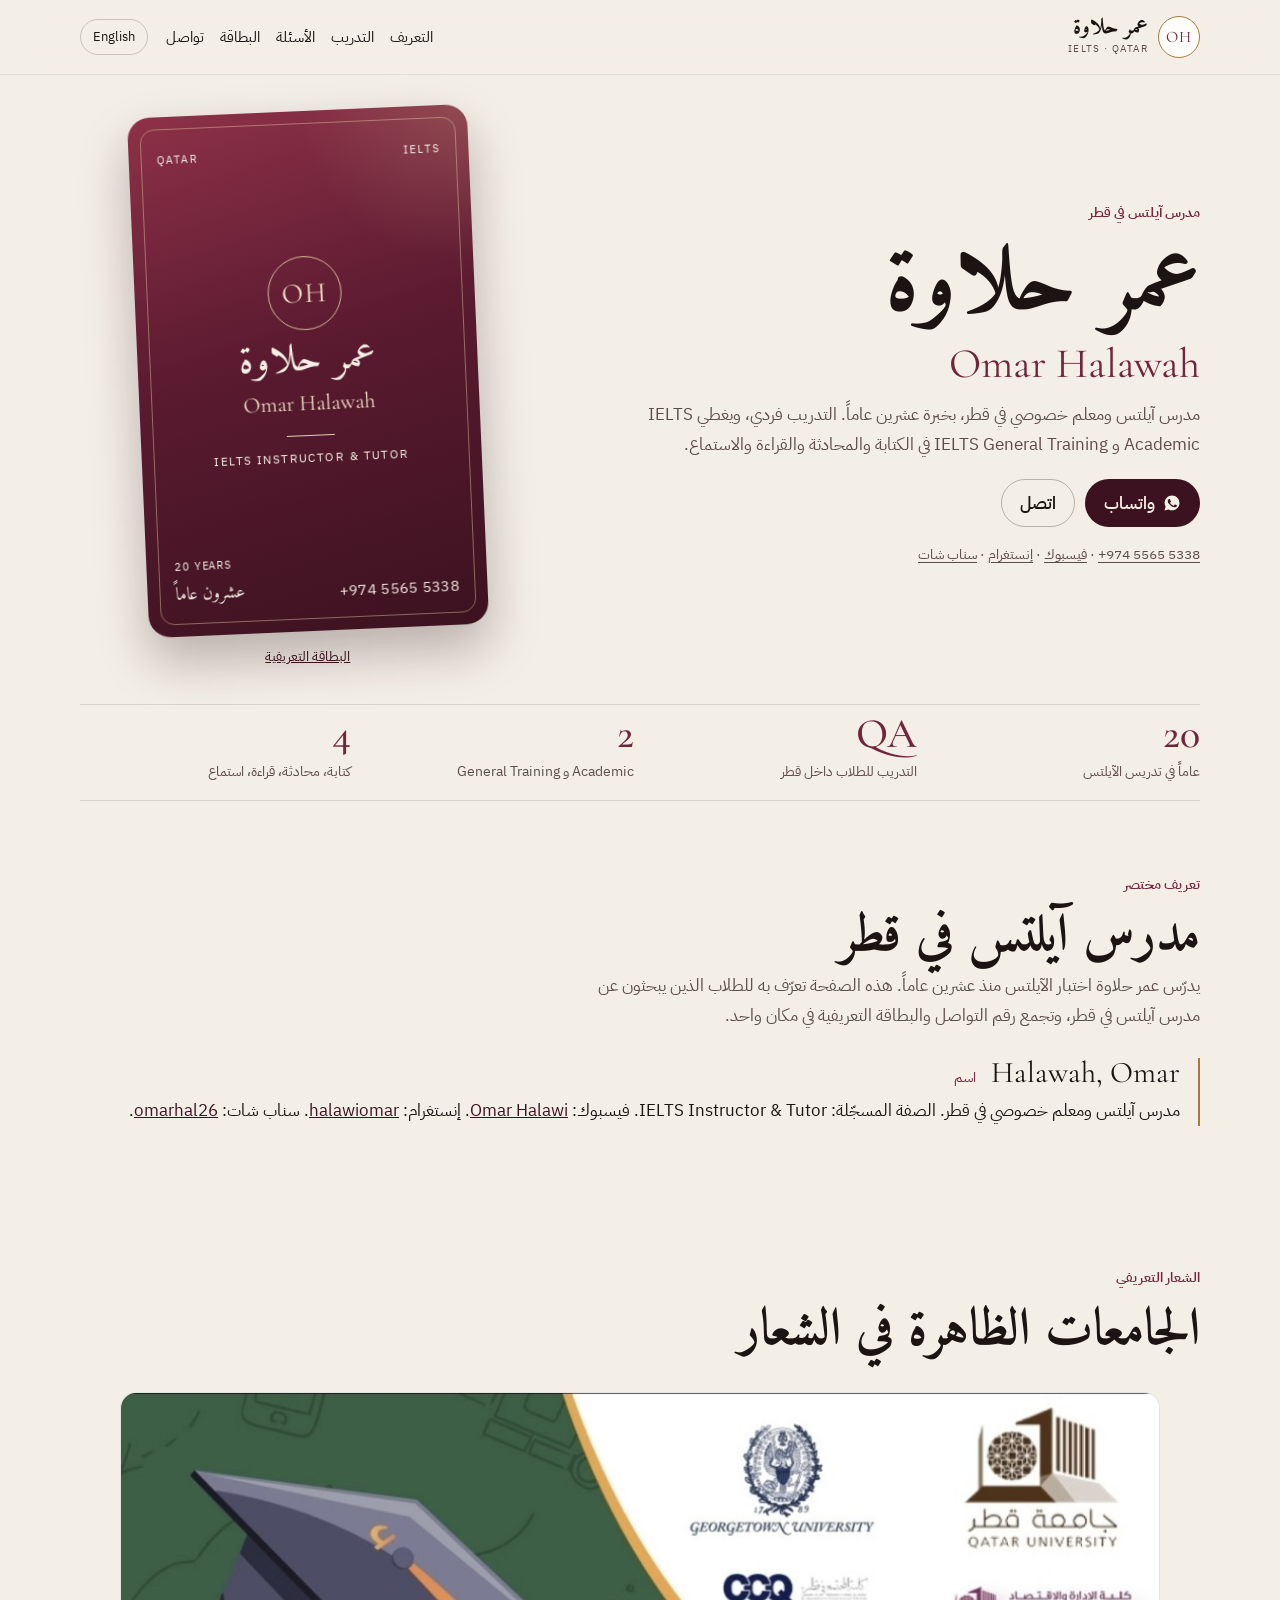
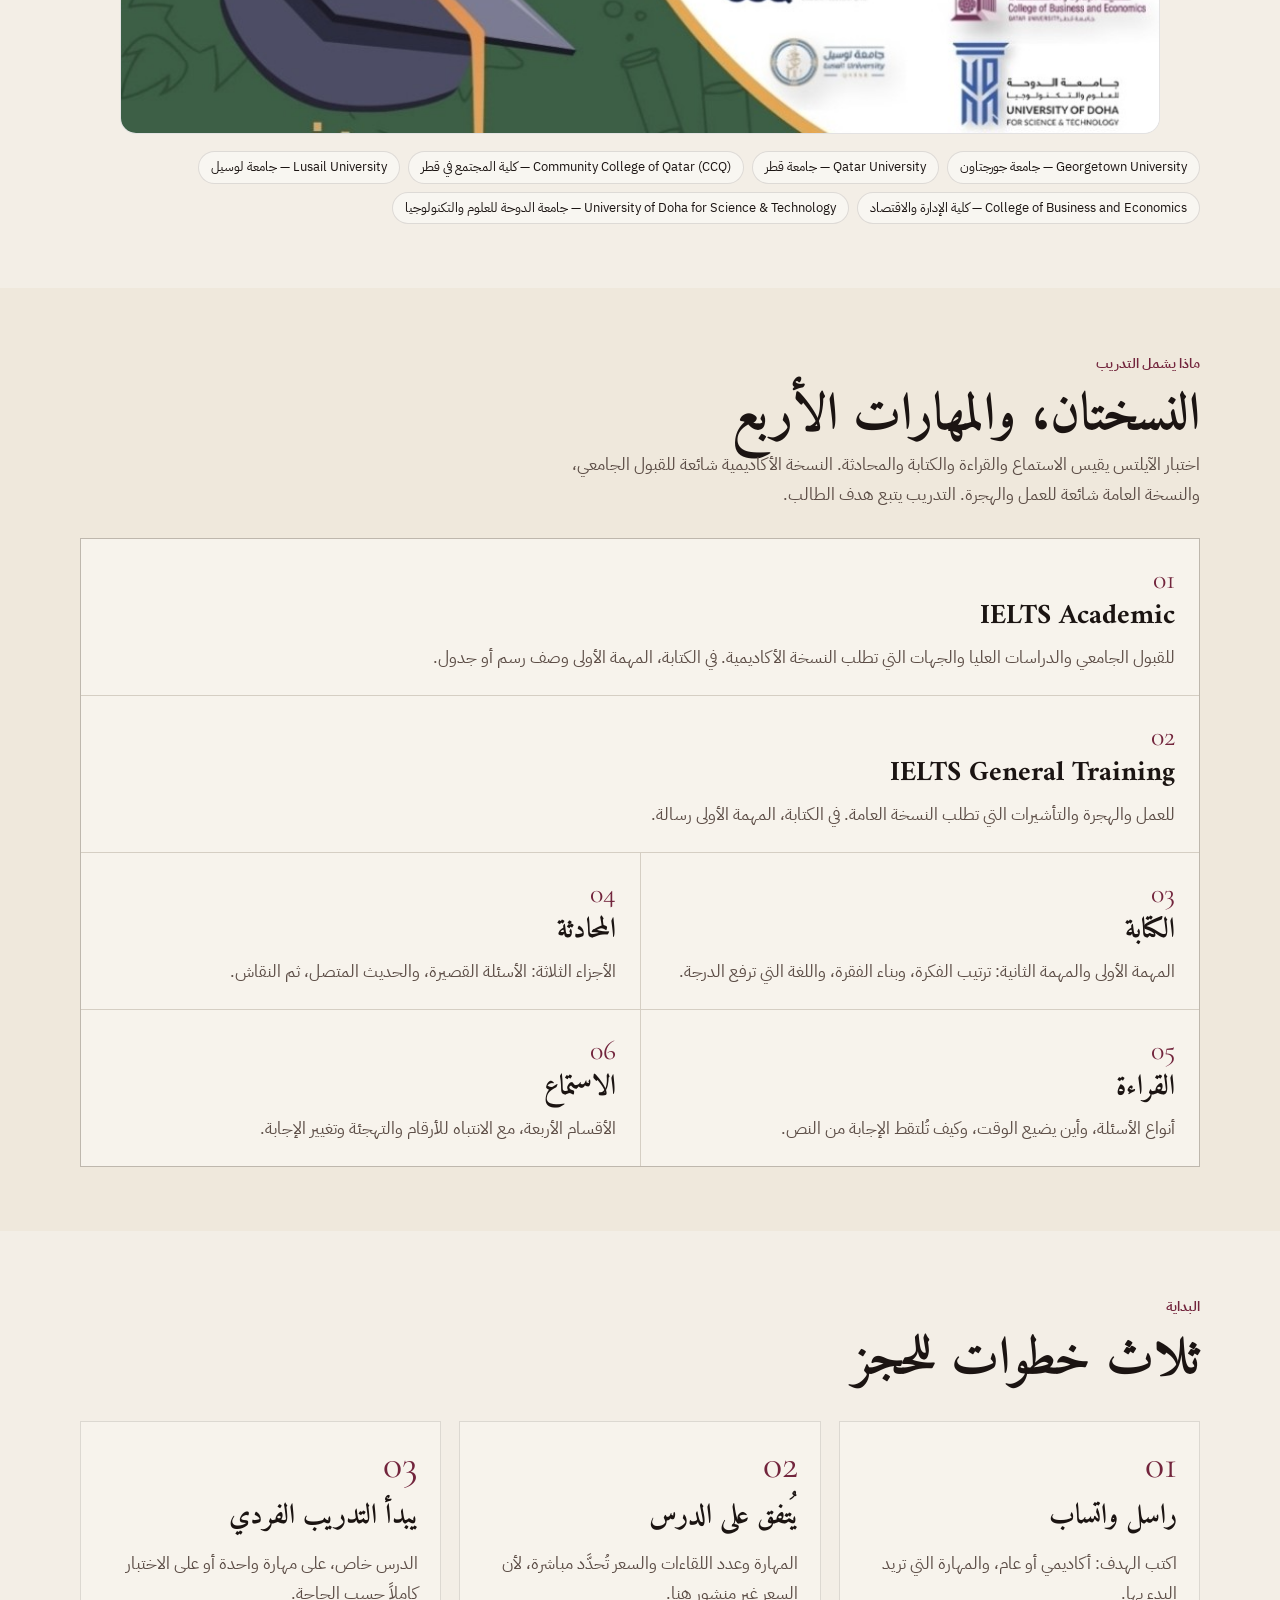
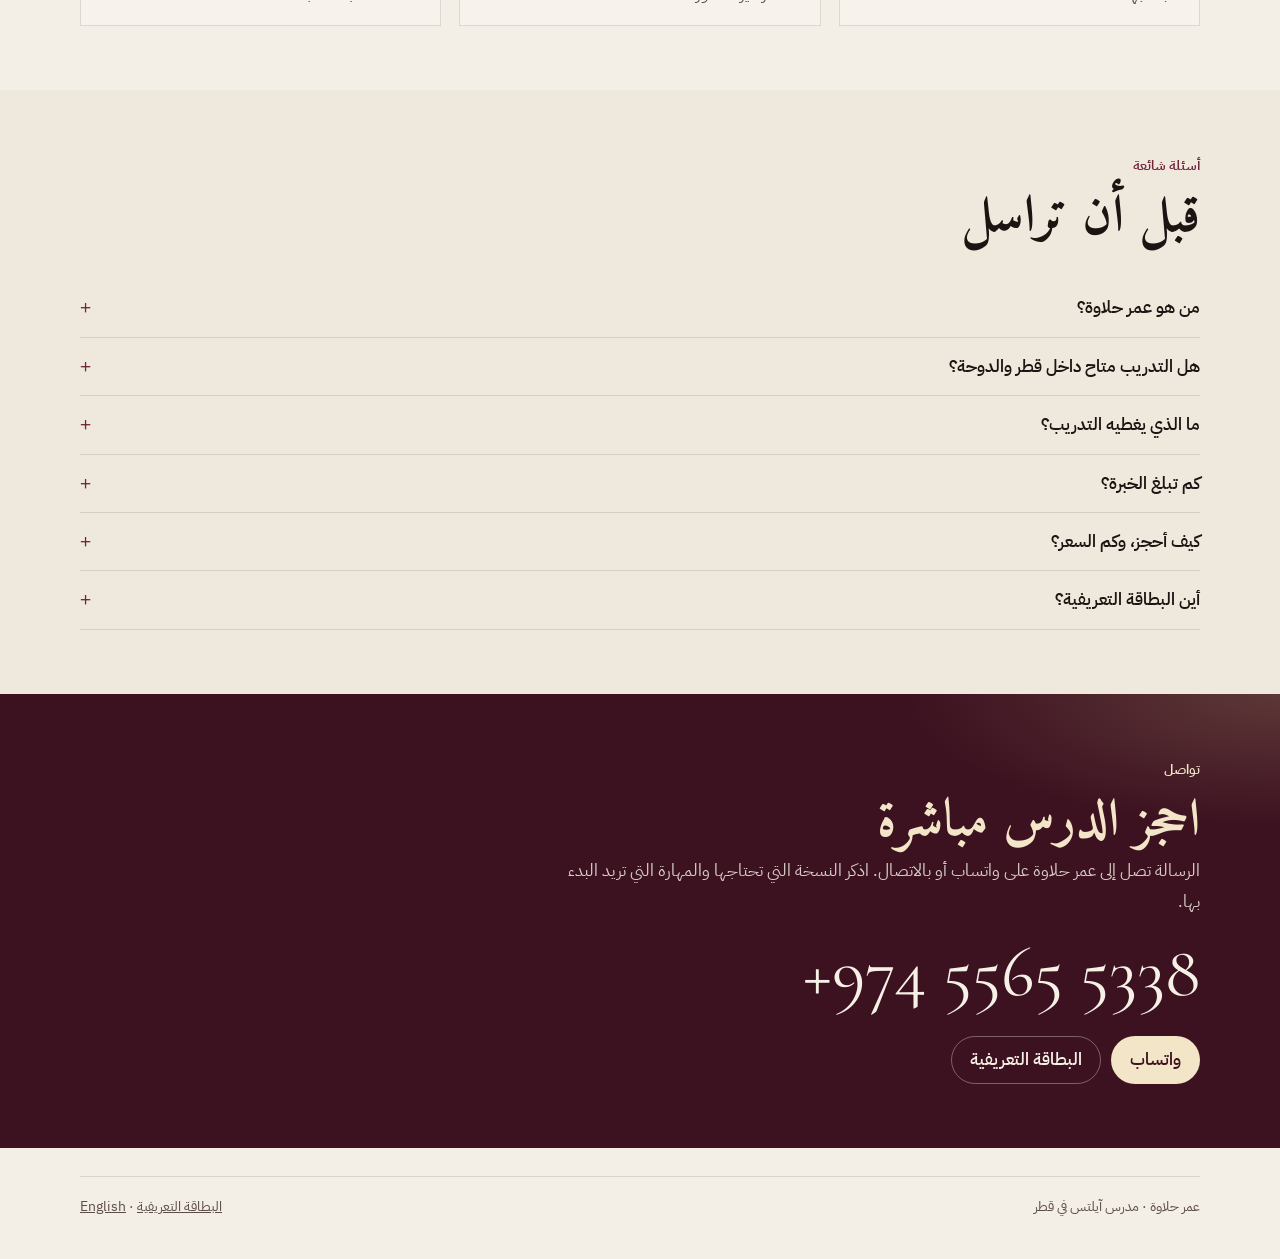
==== index.html @ 43c079d0 "Publish Omar Halawah's site so it can be previewed. Co-authored-by: Cursor <cursoragent@cursor.com>" ====
<!DOCTYPE html>
<html lang="ar" dir="rtl">
<head>
  <meta charset="utf-8">
  <meta name="viewport" content="width=device-width, initial-scale=1">
  <title>عمر حلاوة | مدرس آيلتس في قطر — Omar Halawah</title>
  <meta name="description" content="عمر حلاوة (Omar Halawah) مدرس آيلتس ومعلم خصوصي في قطر بخبرة عشرين عاماً. تدريب فردي لـ IELTS Academic و General Training. واتساب +974 5565 5338.">
  <meta name="author" content="Omar Halawah">
  <meta name="robots" content="index,follow,max-image-preview:large">
  <meta name="geo.region" content="QA">
  <meta name="geo.placename" content="Qatar">
  <meta name="theme-color" content="#3c1220">
  <link rel="alternate" hreflang="ar" href="index.html">
  <link rel="alternate" hreflang="en" href="en/index.html">
  <link rel="alternate" hreflang="x-default" href="index.html">
  <meta property="og:type" content="profile">
  <meta property="og:locale" content="ar_QA">
  <meta property="og:locale:alternate" content="en_US">
  <meta property="og:title" content="عمر حلاوة | مدرس آيلتس في قطر">
  <meta property="og:description" content="مدرس آيلتس بخبرة 20 عاماً في قطر. IELTS Academic و General Training. +974 5565 5338">
  <meta property="og:image" content="assets/og.jpg">
  <meta property="og:image:width" content="1200">
  <meta property="og:image:height" content="630">
  <meta property="og:image:alt" content="عمر حلاوة، مدرس آيلتس في قطر">
  <meta property="profile:first_name" content="Omar">
  <meta property="profile:last_name" content="Halawah">
  <meta name="twitter:card" content="summary_large_image">
  <meta name="twitter:title" content="عمر حلاوة | مدرس آيلتس في قطر">
  <meta name="twitter:description" content="IELTS Instructor & Tutor in Qatar. 20 years. +974 5565 5338">
  <meta name="twitter:image" content="assets/og.jpg">
  <link rel="me" href="https://www.facebook.com/share/18NbtVVYpf/">
  <link rel="me" href="https://www.instagram.com/halawiomar/">
  <link rel="me" href="https://www.snapchat.com/add/omarhal26">
  <link rel="icon" href="favicon.svg" type="image/svg+xml">
  <link rel="apple-touch-icon" href="assets/apple-touch.png">
  <link rel="manifest" href="site.webmanifest">
  <link rel="preconnect" href="https://fonts.googleapis.com">
  <link rel="preconnect" href="https://fonts.gstatic.com" crossorigin>
  <link href="https://fonts.googleapis.com/css2?family=Amiri:wght@400;700&family=Cormorant+Garamond:ital,wght@0,500;0,600;1,500&family=IBM+Plex+Sans+Arabic:wght@400;500;600&display=swap" rel="stylesheet">
  <link rel="stylesheet" href="css/styles.css">
  <script type="application/ld+json">
  {
    "@context": "https://schema.org",
    "@graph": [
      {
        "@type": "Person",
        "@id": "#omar-halawah",
        "name": "Omar Halawah",
        "alternateName": ["عمر حلاوة", "Omar Halawi"],
        "givenName": "Omar",
        "familyName": "Halawah",
        "jobTitle": "IELTS Instructor and Tutor",
        "description": "Omar Halawah is an IELTS instructor and private tutor in Qatar with 20 years of experience.",
        "telephone": "+97455655338",
        "sameAs": [
          "https://www.facebook.com/share/18NbtVVYpf/",
          "https://www.instagram.com/halawiomar/",
          "https://www.snapchat.com/add/omarhal26"
        ],
        "knowsLanguage": ["ar", "en"],
        "knowsAbout": ["IELTS", "IELTS Academic", "IELTS General Training", "English language teaching"],
        "address": { "@type": "PostalAddress", "addressCountry": "QA" },
        "homeLocation": { "@type": "Country", "name": "Qatar" }
      },
      {
        "@type": "ProfessionalService",
        "@id": "#practice",
        "name": "Omar Halawah — IELTS Instructor in Qatar",
        "alternateName": "عمر حلاوة — مدرس آيلتس في قطر",
        "description": "Individual IELTS Academic and IELTS General Training lessons in Qatar.",
        "provider": { "@id": "#omar-halawah" },
        "telephone": "+97455655338",
        "address": { "@type": "PostalAddress", "addressCountry": "QA" },
        "areaServed": [
          { "@type": "Country", "name": "Qatar" },
          { "@type": "City", "name": "Doha" }
        ],
        "availableLanguage": ["Arabic", "English"],
        "hasOfferCatalog": {
          "@type": "OfferCatalog",
          "name": "IELTS preparation",
          "itemListElement": [
            { "@type": "Offer", "itemOffered": { "@type": "Service", "name": "IELTS Academic preparation" } },
            { "@type": "Offer", "itemOffered": { "@type": "Service", "name": "IELTS General Training preparation" } },
            { "@type": "Offer", "itemOffered": { "@type": "Service", "name": "IELTS Writing" } },
            { "@type": "Offer", "itemOffered": { "@type": "Service", "name": "IELTS Speaking" } },
            { "@type": "Offer", "itemOffered": { "@type": "Service", "name": "IELTS Reading" } },
            { "@type": "Offer", "itemOffered": { "@type": "Service", "name": "IELTS Listening" } }
          ]
        },
        "contactPoint": {
          "@type": "ContactPoint",
          "telephone": "+97455655338",
          "contactType": "reservations",
          "areaServed": "QA",
          "availableLanguage": ["Arabic", "English"]
        }
      },
      {
        "@type": "FAQPage",
        "inLanguage": "ar",
        "mainEntity": [
          {
            "@type": "Question",
            "name": "من هو عمر حلاوة؟",
            "acceptedAnswer": {
              "@type": "Answer",
              "text": "عمر حلاوة (Omar Halawah) مدرس آيلتس ومعلم خصوصي في قطر. فيسبوك: https://www.facebook.com/share/18NbtVVYpf/ . إنستغرام: https://www.instagram.com/halawiomar/ . سناب شات: https://www.snapchat.com/add/omarhal26 ."
            }
          },
          {
            "@type": "Question",
            "name": "هل يقدّم تدريب الآيلتس في قطر؟",
            "acceptedAnswer": {
              "@type": "Answer",
              "text": "نعم. التدريب للطلاب داخل قطر، بما فيها الدوحة، ويُرتَّب عبر الهاتف أو واتساب على +974 5565 5338."
            }
          },
          {
            "@type": "Question",
            "name": "ما الذي يغطيه التدريب؟",
            "acceptedAnswer": {
              "@type": "Answer",
              "text": "IELTS Academic و IELTS General Training، والمهارات الأربع: الكتابة والمحادثة والقراءة والاستماع."
            }
          },
          {
            "@type": "Question",
            "name": "كم سنة خبرة عمر حلاوة في تدريس الآيلتس؟",
            "acceptedAnswer": {
              "@type": "Answer",
              "text": "عشرون عاماً كمدرس آيلتس."
            }
          },
          {
            "@type": "Question",
            "name": "كيف أحجز درساً؟",
            "acceptedAnswer": {
              "@type": "Answer",
              "text": "راسل واتساب أو اتصل على +974 5565 5338. تفاصيل الدرس والسعر يُتفق عليهما عند التواصل."
            }
          }
        ]
      }
    ]
  }
  </script>
</head>
<body>
  <a class="skip" href="#content">تجاوز إلى المحتوى</a>
  <header class="header">
    <div class="header-inner wrap">
      <a class="brand" href="index.html">
        <span class="seal" aria-hidden="true">OH</span>
        <span>
          <strong>عمر حلاوة</strong>
          <small>IELTS · Qatar</small>
        </span>
      </a>
      <div class="header-end">
        <nav class="nav" aria-label="أقسام الصفحة">
          <a href="#about">التعريف</a>
          <a href="#training">التدريب</a>
          <a href="#faq">الأسئلة</a>
          <a href="card.html">البطاقة</a>
          <a href="#contact">تواصل</a>
        </nav>
        <a class="lang" href="en/index.html" hreflang="en" lang="en">English</a>
      </div>
    </div>
  </header>

  <main id="content">
    <section class="hero">
      <div class="wrap hero-grid">
        <div class="hero-copy">
          <p class="watermark" aria-hidden="true">20</p>
          <p class="kicker">مدرس آيلتس في قطر</p>
          <h1>عمر حلاوة</h1>
          <p class="name-en" translate="no">Omar Halawah</p>
          <p class="lede">مدرس آيلتس ومعلم خصوصي في قطر، بخبرة عشرين عاماً. التدريب فردي، ويغطي IELTS Academic و IELTS General Training في الكتابة والمحادثة والقراءة والاستماع.</p>
          <div class="actions">
            <a class="btn btn-solid" href="https://wa.me/97455655338?text=%D8%A7%D9%84%D8%B3%D9%84%D8%A7%D9%85%20%D8%B9%D9%84%D9%8A%D9%83%D9%85%D8%8C%20%D8%A3%D9%88%D8%AF%20%D8%A7%D9%84%D8%A7%D8%B3%D8%AA%D9%81%D8%B3%D8%A7%D8%B1%20%D8%B9%D9%86%20%D8%AF%D8%B1%D9%88%D8%B3%20%D8%A7%D9%84%D8%A2%D9%8A%D9%84%D8%AA%D8%B3%20%D9%85%D8%B9%20%D8%B9%D9%85%D8%B1%20%D8%AD%D9%84%D8%A7%D9%88%D8%A9." target="_blank" rel="noopener">
              <svg viewBox="0 0 24 24" width="18" height="18" aria-hidden="true" fill="currentColor"><path d="M12.04 2C6.58 2 2.15 6.4 2.15 11.83c0 1.74.46 3.44 1.34 4.94L2 22l5.39-1.4a10 10 0 0 0 4.65 1.16h.01c5.46 0 9.89-4.4 9.89-9.83C21.94 6.4 17.5 2 12.04 2zm5.76 14.18c-.24.68-1.4 1.3-1.94 1.38-.5.08-1.12.11-1.81-.11-.41-.14-.95-.31-1.64-.61-2.88-1.25-4.76-4.16-4.9-4.35-.14-.2-1.16-1.54-1.16-2.94 0-1.4.73-2.09 1-2.37.24-.28.64-.41.85-.41.21 0 .42 0 .6.01.19.01.45-.07.7.54.26.62.87 2.14.95 2.3.08.16.13.34.03.54-.1.2-.16.34-.31.52-.16.18-.33.4-.47.54-.16.16-.32.33-.14.64.18.31.81 1.34 1.74 2.17 1.2 1.07 2.21 1.4 2.52 1.56.31.16.49.13.67-.08.18-.21.78-.91.99-1.22.21-.31.41-.26.7-.15.28.1 1.79.84 2.1.99.3.16.5.23.58.36.07.13.07.76-.17 1.44z"/></svg>
              واتساب
            </a>
            <a class="btn btn-ghost" href="tel:+97455655338">اتصل</a>
          </div>
          <p class="fine"><a href="tel:+97455655338" dir="ltr">+974 5565 5338</a> · <a href="https://www.facebook.com/share/18NbtVVYpf/" target="_blank" rel="me noopener">فيسبوك</a> · <a href="https://www.instagram.com/halawiomar/" target="_blank" rel="me noopener">إنستغرام</a> · <a href="https://www.snapchat.com/add/omarhal26" target="_blank" rel="me noopener">سناب شات</a></p>
        </div>
        <div class="hero-aside">
          <a class="home-card" href="card.html" aria-label="فتح البطاقة التعريفية لعمر حلاوة">
            <article class="face face-front" dir="ltr">
              <div class="card-top"><span>Qatar</span><span>IELTS</span></div>
              <div class="card-mid">
                <div class="seal-lg" aria-hidden="true">OH</div>
                <p class="card-ar" dir="rtl" lang="ar">عمر حلاوة</p>
                <p class="card-en">Omar Halawah</p>
                <div class="gold-line" aria-hidden="true"></div>
                <p class="card-role">IELTS Instructor &amp; Tutor</p>
              </div>
              <div class="card-foot">
                <span class="years">20 years<span lang="ar" dir="rtl">عشرون عاماً</span></span>
                <span class="card-num" dir="ltr">+974 5565 5338</span>
              </div>
            </article>
          </a>
          <p class="card-hint"><a href="card.html">البطاقة التعريفية</a></p>
        </div>
      </div>
    </section>

    <div class="band">
      <div class="wrap">
        <ul class="facts">
          <li><strong>20</strong><span>عاماً في تدريس الآيلتس</span></li>
          <li><strong>QA</strong><span>التدريب للطلاب داخل قطر</span></li>
          <li><strong>2</strong><span>Academic و General Training</span></li>
          <li><strong>4</strong><span>كتابة، محادثة، قراءة، استماع</span></li>
        </ul>
      </div>
    </div>

    <section id="about">
      <div class="wrap">
        <div class="section-head">
          <p class="kicker">تعريف مختصر</p>
          <h2>مدرس آيلتس في قطر</h2>
          <p class="lede">يدرّس عمر حلاوة اختبار الآيلتس منذ عشرين عاماً. هذه الصفحة تعرّف به للطلاب الذين يبحثون عن مدرس آيلتس في قطر، وتجمع رقم التواصل والبطاقة التعريفية في مكان واحد.</p>
        </div>
        <aside class="entry">
          <p class="entry-word"><span class="latin" translate="no">Halawah, Omar</span> <span class="pos">اسم</span></p>
          <p>مدرس آيلتس ومعلم خصوصي في قطر. الصفة المسجّلة: <span class="latin" translate="no">IELTS Instructor &amp; Tutor</span>. فيسبوك: <a class="latin" href="https://www.facebook.com/share/18NbtVVYpf/" target="_blank" rel="me noopener">Omar Halawi</a>. إنستغرام: <a class="latin" href="https://www.instagram.com/halawiomar/" target="_blank" rel="me noopener">halawiomar</a>. سناب شات: <a class="latin" href="https://www.snapchat.com/add/omarhal26" target="_blank" rel="me noopener">omarhal26</a>.</p>
        </aside>
      </div>
    </section>

    <section id="logo" aria-labelledby="logo-title">
      <div class="wrap">
        <div class="section-head">
          <p class="kicker">الشعار التعريفي</p>
          <h2 id="logo-title">الجامعات الظاهرة في الشعار</h2>
        </div>
        <figure class="logo-frame">
          <img src="assets/logo.png" width="1024" height="336" alt="شعار فيه قبعة تخرج وشعارات جامعة جورجتاون، جامعة قطر، CCQ، جامعة لوسيل، كلية الإدارة والاقتصاد، وجامعة الدوحة للعلوم والتكنولوجيا">
        </figure>
        <ul class="unis">
          <li>Georgetown University — جامعة جورجتاون</li>
          <li>Qatar University — جامعة قطر</li>
          <li>Community College of Qatar (CCQ) — كلية المجتمع في قطر</li>
          <li>Lusail University — جامعة لوسيل</li>
          <li>College of Business and Economics — كلية الإدارة والاقتصاد</li>
          <li>University of Doha for Science &amp; Technology — جامعة الدوحة للعلوم والتكنولوجيا</li>
        </ul>
      </div>
    </section>

    <section id="training" class="section-alt">
      <div class="wrap">
        <div class="section-head">
          <p class="kicker">ماذا يشمل التدريب</p>
          <h2>النسختان، والمهارات الأربع</h2>
          <p class="lede">اختبار الآيلتس يقيس الاستماع والقراءة والكتابة والمحادثة. النسخة الأكاديمية شائعة للقبول الجامعي، والنسخة العامة شائعة للعمل والهجرة. التدريب يتبع هدف الطالب.</p>
        </div>
        <div class="skill-grid">
          <article class="skill skill-lead">
            <div class="idx">01</div>
            <h3>IELTS Academic</h3>
            <p>للقبول الجامعي والدراسات العليا والجهات التي تطلب النسخة الأكاديمية. في الكتابة، المهمة الأولى وصف رسم أو جدول.</p>
          </article>
          <article class="skill skill-lead">
            <div class="idx">02</div>
            <h3>IELTS General Training</h3>
            <p>للعمل والهجرة والتأشيرات التي تطلب النسخة العامة. في الكتابة، المهمة الأولى رسالة.</p>
          </article>
          <article class="skill">
            <div class="idx">03</div>
            <h3>الكتابة</h3>
            <p>المهمة الأولى والمهمة الثانية: ترتيب الفكرة، وبناء الفقرة، واللغة التي ترفع الدرجة.</p>
          </article>
          <article class="skill">
            <div class="idx">04</div>
            <h3>المحادثة</h3>
            <p>الأجزاء الثلاثة: الأسئلة القصيرة، والحديث المتصل، ثم النقاش.</p>
          </article>
          <article class="skill">
            <div class="idx">05</div>
            <h3>القراءة</h3>
            <p>أنواع الأسئلة، وأين يضيع الوقت، وكيف تُلتقط الإجابة من النص.</p>
          </article>
          <article class="skill">
            <div class="idx">06</div>
            <h3>الاستماع</h3>
            <p>الأقسام الأربعة، مع الانتباه للأرقام والتهجئة وتغيير الإجابة.</p>
          </article>
        </div>
      </div>
    </section>

    <section id="start">
      <div class="wrap">
        <div class="section-head">
          <p class="kicker">البداية</p>
          <h2>ثلاث خطوات للحجز</h2>
        </div>
        <ol class="steps">
          <li>
            <span>01</span>
            <h3>راسل واتساب</h3>
            <p>اكتب الهدف: أكاديمي أو عام، والمهارة التي تريد البدء بها.</p>
          </li>
          <li>
            <span>02</span>
            <h3>يُتفق على الدرس</h3>
            <p>المهارة وعدد اللقاءات والسعر تُحدَّد مباشرة، لأن السعر غير منشور هنا.</p>
          </li>
          <li>
            <span>03</span>
            <h3>يبدأ التدريب الفردي</h3>
            <p>الدرس خاص، على مهارة واحدة أو على الاختبار كاملاً حسب الحاجة.</p>
          </li>
        </ol>
      </div>
    </section>

    <section id="faq" class="section-alt">
      <div class="wrap">
        <div class="section-head">
          <p class="kicker">أسئلة شائعة</p>
          <h2>قبل أن تراسل</h2>
        </div>
        <details>
          <summary>من هو عمر حلاوة؟</summary>
          <p>عمر حلاوة (<span class="latin" translate="no">Omar Halawah</span>) مدرس آيلتس ومعلم خصوصي في قطر. فيسبوك: <a class="latin" href="https://www.facebook.com/share/18NbtVVYpf/" target="_blank" rel="me noopener">Omar Halawi</a>. إنستغرام: <a class="latin" href="https://www.instagram.com/halawiomar/" target="_blank" rel="me noopener">halawiomar</a>. سناب شات: <a class="latin" href="https://www.snapchat.com/add/omarhal26" target="_blank" rel="me noopener">omarhal26</a>.</p>
        </details>
        <details>
          <summary>هل التدريب متاح داخل قطر والدوحة؟</summary>
          <p>نعم. التدريب للطلاب داخل قطر، بما فيها الدوحة. ترتيب الدرس يتم عبر الهاتف أو واتساب، ولا يُذكر في هذه الصفحة عنوان مكتب.</p>
        </details>
        <details>
          <summary>ما الذي يغطيه التدريب؟</summary>
          <p>نسختا IELTS Academic و IELTS General Training، والمهارات الأربع: الكتابة، المحادثة، القراءة، والاستماع.</p>
        </details>
        <details>
          <summary>كم تبلغ الخبرة؟</summary>
          <p>عشرون عاماً كمدرس آيلتس، كما هو مذكور في البيانات التعريفية.</p>
        </details>
        <details>
          <summary>كيف أحجز، وكم السعر؟</summary>
          <p>راسل واتساب أو اتصل على +974 5565 5338. السعر وعدد اللقاءات يُتفق عليهما عند التواصل، ولا توجد قائمة أسعار منشورة.</p>
        </details>
        <details>
          <summary>أين البطاقة التعريفية؟</summary>
          <p>في صفحة مستقلة: الاسم، والصفة، ورقم الهاتف، وأسماء الحسابات، ورمز واتساب. يمكن قلبها وحفظها وطباعتها.</p>
        </details>
      </div>
    </section>

    <section class="contact" id="contact">
      <div class="wrap">
        <p class="kicker">تواصل</p>
        <h2>احجز الدرس مباشرة</h2>
        <p class="lede">الرسالة تصل إلى عمر حلاوة على واتساب أو بالاتصال. اذكر النسخة التي تحتاجها والمهارة التي تريد البدء بها.</p>
        <a class="phone-link" href="tel:+97455655338" dir="ltr">+974 5565 5338</a>
        <div class="actions">
          <a class="btn btn-light" href="https://wa.me/97455655338?text=%D8%A7%D9%84%D8%B3%D9%84%D8%A7%D9%85%20%D8%B9%D9%84%D9%8A%D9%83%D9%85%D8%8C%20%D8%A3%D9%88%D8%AF%20%D8%A7%D9%84%D8%A7%D8%B3%D8%AA%D9%81%D8%B3%D8%A7%D8%B1%20%D8%B9%D9%86%20%D8%AF%D8%B1%D9%88%D8%B3%20%D8%A7%D9%84%D8%A2%D9%8A%D9%84%D8%AA%D8%B3%20%D9%85%D8%B9%20%D8%B9%D9%85%D8%B1%20%D8%AD%D9%84%D8%A7%D9%88%D8%A9." target="_blank" rel="noopener">واتساب</a>
          <a class="btn btn-ghost" href="card.html">البطاقة التعريفية</a>
        </div>
      </div>
    </section>
  </main>

  <footer class="footer">
    <div class="wrap footer-inner">
      <span>عمر حلاوة · مدرس آيلتس في قطر</span>
      <span><a href="card.html">البطاقة التعريفية</a> · <a href="en/index.html" hreflang="en" lang="en">English</a></span>
    </div>
  </footer>
</body>
</html>
---- css/styles.css ----
*,
*::before,
*::after {
  box-sizing: border-box;
}

:root {
  --ink: #1b1412;
  --ink-soft: #5c4d46;
  --maroon: #72243c;
  --maroon-deep: #3c1220;
  --gold: #a67c3d;
  --ivory: #f3eee6;
  --paper: #f7f3ec;
  --line: rgba(27, 20, 18, 0.12);
  --cream: #f6f1e7;
}

html {
  scroll-behavior: smooth;
}

body {
  margin: 0;
  font-family: "IBM Plex Sans Arabic", "Segoe UI", Tahoma, sans-serif;
  color: var(--ink);
  background: var(--ivory);
  font-size: 17px;
  line-height: 1.75;
}

body.page-card {
  background: #24140f;
  color: var(--cream);
}

img {
  max-width: 100%;
  height: auto;
}

a {
  color: var(--maroon-deep);
}

p {
  margin: 0 0 12px;
}

h1,
h2,
h3 {
  margin: 0;
}

h1 {
  font-family: Amiri, "Traditional Arabic", serif;
  font-size: clamp(52px, 8vw, 92px);
  line-height: 1.15;
  font-weight: 700;
}

h2 {
  font-family: Amiri, "Traditional Arabic", serif;
  font-size: clamp(34px, 5vw, 52px);
  line-height: 1.25;
  font-weight: 700;
}

html[lang="en"] h1,
html[lang="en"] h2,
html[lang="en"] .skill h3,
html[lang="en"] .steps h3 {
  font-family: "Cormorant Garamond", Georgia, serif;
  font-weight: 500;
  letter-spacing: -0.02em;
}

html[lang="en"] h1 {
  font-size: clamp(60px, 8vw, 100px);
  line-height: 0.95;
}

html[lang="en"] h2 {
  line-height: 1.05;
}

.skip {
  position: absolute;
  inset-inline-start: 12px;
  top: -48px;
  background: #fff;
  color: var(--ink);
  padding: 8px 12px;
  z-index: 80;
}

.skip:focus {
  top: 12px;
}

.wrap {
  width: min(1120px, calc(100% - 40px));
  margin-inline: auto;
}

.header {
  position: sticky;
  top: 0;
  z-index: 30;
  background: rgba(243, 238, 230, 0.92);
  backdrop-filter: blur(14px);
  border-bottom: 1px solid rgba(27, 20, 18, 0.08);
}

body.page-card .header {
  background: rgba(36, 20, 15, 0.92);
  border-bottom-color: rgba(246, 241, 231, 0.08);
}

.header-inner {
  display: flex;
  flex-wrap: wrap;
  align-items: center;
  gap: 12px 20px;
  min-height: 74px;
}

.header-end {
  display: flex;
  flex-wrap: wrap;
  align-items: center;
  gap: 8px 18px;
  margin-inline-start: auto;
}

.brand {
  display: flex;
  align-items: center;
  gap: 10px;
  text-decoration: none;
  color: inherit;
}

.brand strong {
  display: block;
  font-family: Amiri, serif;
  font-size: 22px;
  font-weight: 700;
  line-height: 1.1;
}

html[lang="en"] .brand strong {
  font-family: "Cormorant Garamond", Georgia, serif;
  font-weight: 600;
  font-size: 26px;
}

.brand small {
  display: block;
  letter-spacing: 0.14em;
  text-transform: uppercase;
  font-size: 10px;
  color: var(--ink-soft);
}

body.page-card .brand small {
  color: rgba(246, 241, 231, 0.7);
}

.seal {
  width: 42px;
  height: 42px;
  border-radius: 50%;
  display: grid;
  place-items: center;
  border: 1px solid var(--gold);
  color: var(--maroon);
  background: #fffdf9;
  font-family: "Cormorant Garamond", Georgia, serif;
  font-size: 16px;
  letter-spacing: 0.04em;
}

body.page-card .seal {
  color: #f3e6c8;
  background: transparent;
  border-color: #d4bc8a;
}

.nav {
  display: flex;
  flex-wrap: wrap;
  gap: 8px 16px;
}

.nav a,
.lang {
  color: inherit;
  text-decoration: none;
}

.nav a {
  font-size: 15px;
}

.nav a:hover,
.lang:hover {
  color: var(--maroon);
}

body.page-card .nav a:hover,
body.page-card .lang:hover {
  color: #e6d3a1;
}

.lang {
  border: 1px solid rgba(27, 20, 18, 0.2);
  border-radius: 999px;
  padding: 6px 12px;
  font-size: 13px;
}

body.page-card .lang {
  border-color: rgba(246, 241, 231, 0.3);
}

.hero {
  padding: 36px 0 12px;
}

.hero-grid {
  display: grid;
  gap: 36px;
  align-items: center;
}

.hero-copy {
  position: relative;
}

.watermark {
  display: none;
}

.hero-copy > :not(.watermark) {
  position: relative;
  z-index: 1;
}

.kicker {
  margin: 0 0 8px;
  color: var(--maroon);
  font-size: 14px;
  font-weight: 600;
}

.name-en,
.name-ar {
  margin: 4px 0 14px;
}

.name-en {
  font-family: "Cormorant Garamond", Georgia, serif;
  font-size: clamp(28px, 4vw, 42px);
  line-height: 1;
  color: var(--maroon);
}

.name-ar {
  font-family: Amiri, serif;
  font-size: clamp(32px, 4vw, 46px);
  line-height: 1.2;
}

.lede {
  max-width: 40rem;
  color: var(--ink-soft);
  font-size: 1.08rem;
}

body.page-card .lede,
body.page-card .card-hint {
  color: rgba(246, 241, 231, 0.82);
}

.actions,
.toolbar {
  display: flex;
  flex-wrap: wrap;
  gap: 10px;
  margin-top: 20px;
}

.btn {
  display: inline-flex;
  align-items: center;
  justify-content: center;
  gap: 8px;
  min-height: 48px;
  padding: 0 18px;
  border-radius: 999px;
  border: 1px solid transparent;
  text-decoration: none;
  font: inherit;
  font-weight: 600;
  cursor: pointer;
  transition: transform 0.15s ease, background 0.15s ease;
}

.btn:hover {
  transform: translateY(-1px);
}

.btn svg {
  display: block;
}

.btn-solid {
  background: var(--maroon-deep);
  color: var(--cream);
}

.btn-light {
  background: #f3e6c8;
  color: var(--maroon-deep);
}

.btn-ghost {
  background: transparent;
  color: var(--ink);
  border-color: rgba(27, 20, 18, 0.28);
}

body.page-card .toolbar .btn-ghost {
  color: var(--cream);
  border-color: rgba(246, 241, 231, 0.35);
}

.btn-block {
  width: 100%;
}

.fine {
  margin-top: 16px;
  font-size: 14px;
  color: var(--ink-soft);
}

.fine a {
  color: inherit;
  text-decoration-thickness: 1px;
  text-underline-offset: 3px;
}

.card-hint {
  text-align: center;
  margin: 14px 0 0;
  font-size: 14px;
}

.band {
  padding: 22px 0 8px;
}

.facts {
  display: grid;
  grid-template-columns: 1fr 1fr;
  gap: 18px 12px;
  list-style: none;
  margin: 0;
  padding: 8px 0 18px;
  border-block: 1px solid var(--line);
}

.facts strong {
  display: block;
  font-family: "Cormorant Garamond", Georgia, serif;
  font-size: 42px;
  font-weight: 500;
  line-height: 1;
  color: var(--maroon);
}

.facts span {
  display: block;
  margin-top: 6px;
  font-size: 14px;
  line-height: 1.5;
  color: var(--ink-soft);
}

section {
  padding: 64px 0;
}

.section-head {
  max-width: 42rem;
  margin-bottom: 28px;
}

.entry {
  border-inline-start: 2px solid var(--gold);
  padding-inline-start: 18px;
  margin-top: 22px;
}

.entry-word {
  font-family: "Cormorant Garamond", Georgia, serif;
  font-size: 30px;
  line-height: 1;
  margin: 0 0 8px;
}

.entry-word .pos {
  font-family: "IBM Plex Sans Arabic", sans-serif;
  font-size: 14px;
  color: var(--maroon);
  margin-inline-start: 8px;
}

.latin {
  unicode-bidi: isolate;
  direction: ltr;
  white-space: nowrap;
}

.logo-frame {
  background: #fff;
  border: 1px solid var(--line);
  border-radius: 16px;
  overflow: hidden;
}

.logo-frame img {
  display: block;
  width: 100%;
}

.unis {
  display: flex;
  flex-wrap: wrap;
  gap: 8px;
  list-style: none;
  margin: 14px 0 0;
  padding: 0;
}

.unis li {
  border: 1px solid var(--line);
  border-radius: 999px;
  padding: 6px 12px;
  font-size: 13px;
  line-height: 1.4;
  background: rgba(255, 255, 255, 0.45);
}

.section-alt {
  background: #efe8dc;
}

.skill-grid {
  display: grid;
  grid-template-columns: 1fr;
  gap: 1px;
  background: var(--line);
  border: 1px solid var(--line);
}

.skill {
  background: var(--paper);
  padding: 26px 24px 22px;
}

.skill .idx {
  font-family: "Cormorant Garamond", Georgia, serif;
  color: var(--maroon);
  font-size: 28px;
  line-height: 1;
}

.skill h3 {
  margin: 6px 0 8px;
  font-family: Amiri, serif;
  font-size: 28px;
  font-weight: 700;
  line-height: 1.3;
}

.skill p {
  margin: 0;
  color: var(--ink-soft);
}

.steps {
  display: grid;
  gap: 18px;
  list-style: none;
  margin: 0;
  padding: 0;
}

.steps li {
  background: var(--paper);
  border: 1px solid var(--line);
  padding: 22px 22px 16px;
}

.steps span {
  font-family: "Cormorant Garamond", Georgia, serif;
  font-size: 40px;
  line-height: 1;
  color: var(--maroon);
}

.steps h3 {
  margin: 6px 0 8px;
  font-family: Amiri, serif;
  font-size: 28px;
  font-weight: 700;
}

.steps p {
  margin: 0;
  color: var(--ink-soft);
}

details {
  border-bottom: 1px solid var(--line);
  padding: 14px 0;
}

summary {
  cursor: pointer;
  font-weight: 600;
  font-size: 1.05rem;
  list-style: none;
  display: flex;
  justify-content: space-between;
  gap: 16px;
  align-items: baseline;
}

summary::-webkit-details-marker {
  display: none;
}

summary::after {
  content: "+";
  font-family: "Cormorant Garamond", Georgia, serif;
  font-size: 28px;
  line-height: 0.8;
  color: var(--maroon);
}

details[open] summary::after {
  content: "–";
}

details p {
  color: var(--ink-soft);
  margin: 8px 0 4px;
}

.contact {
  background:
    radial-gradient(620px 220px at 100% 0%, rgba(212, 188, 138, 0.22), transparent 60%),
    var(--maroon-deep);
  color: var(--cream);
}

.contact .kicker,
.contact h2 {
  color: #f3e6c8;
}

.contact .lede {
  color: rgba(246, 241, 231, 0.84);
}

.contact .btn-ghost {
  color: var(--cream);
  border-color: rgba(246, 241, 231, 0.35);
}

.phone-link {
  display: inline-block;
  font-family: "Cormorant Garamond", Georgia, serif;
  font-size: clamp(40px, 6vw, 72px);
  line-height: 1;
  color: var(--cream);
  text-decoration: none;
  margin: 8px 0 8px;
}

.phone-link:hover {
  color: #f3e6c8;
}

.footer {
  padding: 28px 0 40px;
  color: var(--ink-soft);
  font-size: 14px;
}

.footer-inner {
  display: flex;
  flex-wrap: wrap;
  gap: 8px 18px;
  justify-content: space-between;
  border-top: 1px solid var(--line);
  padding-top: 18px;
}

.footer a {
  color: inherit;
}

body.page-card .footer {
  color: rgba(246, 241, 231, 0.72);
}

body.page-card .footer-inner {
  border-top-color: rgba(246, 241, 231, 0.12);
}

.page-intro {
  padding: 42px 0 10px;
  text-align: center;
}

.page-intro h1 {
  font-size: clamp(40px, 6vw, 68px);
}

body.page-card .kicker,
body.page-card h1 {
  color: #f3e6c8;
}

.page-intro .lede {
  margin-inline: auto;
}

.toolbar {
  justify-content: center;
  margin: 26px auto 10px;
  max-width: 980px;
}

.home-card {
  position: relative;
  display: block;
  width: min(100%, 340px);
  height: 520px;
  margin-inline: auto;
  text-decoration: none;
  transform: rotate(-2.5deg);
  transition: transform 0.2s ease;
}

html[dir="ltr"] .home-card {
  transform: rotate(2.5deg);
}

.home-card:hover {
  transform: rotate(0deg) translateY(-4px);
}

.scene {
  width: min(100%, 340px);
  height: 520px;
  margin-inline: auto;
  perspective: 1400px;
  cursor: pointer;
}

.inner {
  position: relative;
  width: 100%;
  height: 100%;
  transform-style: preserve-3d;
  transition: transform 0.7s cubic-bezier(0.2, 0.7, 0.2, 1);
}

.scene.is-flipped .inner {
  transform: rotateY(180deg);
}

.face {
  position: absolute;
  inset: 0;
  overflow: hidden;
  border-radius: 22px;
  box-shadow: 0 24px 50px rgba(40, 10, 18, 0.28);
}

.scene .face {
  backface-visibility: hidden;
  -webkit-backface-visibility: hidden;
}

.face-front {
  background:
    radial-gradient(90% 55% at 100% 0%, rgba(230, 205, 150, 0.2), transparent 55%),
    linear-gradient(165deg, #8d3148 0%, #5a1a30 46%, #3c1220 100%);
  color: var(--cream);
  padding: 34px 28px 26px;
  display: flex;
  flex-direction: column;
  justify-content: space-between;
  transform: translateZ(1px);
}

.face-back {
  background: #fbf7f1;
  color: var(--ink);
  padding: 32px 26px 22px;
  display: flex;
  flex-direction: column;
  transform: rotateY(180deg) translateZ(1px);
}

.face::after {
  content: "";
  position: absolute;
  inset: 12px;
  border-radius: 14px;
  pointer-events: none;
}

.face-front::after {
  border: 1px solid rgba(228, 208, 164, 0.45);
}

.face-back::after {
  border: 1px solid rgba(114, 36, 60, 0.22);
}

.card-top {
  display: flex;
  justify-content: space-between;
  gap: 12px;
  font-size: 11px;
  letter-spacing: 0.18em;
  text-transform: uppercase;
}

.card-top.dark {
  color: var(--ink-soft);
  letter-spacing: 0.12em;
}

.card-mid {
  text-align: center;
}

.seal-lg {
  width: 74px;
  height: 74px;
  margin: 8px auto 6px;
  border-radius: 50%;
  border: 1px solid rgba(228, 208, 164, 0.85);
  display: grid;
  place-items: center;
  font-family: "Cormorant Garamond", Georgia, serif;
  font-size: 28px;
  color: #f3e6c8;
  letter-spacing: 0.06em;
}

.card-ar,
.back-ar {
  font-family: Amiri, serif;
  line-height: 1.2;
  margin: 0;
}

.card-ar {
  font-size: 40px;
  text-align: center;
}

.back-ar {
  font-size: 32px;
  text-align: center;
  margin: 8px 0 12px;
}

.card-en {
  font-family: "Cormorant Garamond", Georgia, serif;
  font-size: 22px;
  text-align: center;
  margin: 0;
  color: #f3e6c8;
}

.gold-line {
  width: 48px;
  height: 1px;
  background: #e4d0a4;
  margin: 12px auto;
}

.card-role {
  text-align: center;
  letter-spacing: 0.12em;
  text-transform: uppercase;
  font-size: 12px;
  margin: 0;
}

.card-foot {
  display: flex;
  justify-content: space-between;
  gap: 12px;
  align-items: flex-end;
}

.years {
  display: flex;
  flex-direction: column;
  gap: 2px;
  text-transform: uppercase;
  letter-spacing: 0.08em;
  font-size: 11px;
}

.years span {
  text-transform: none;
  letter-spacing: 0;
  font-family: Amiri, serif;
  font-size: 18px;
}

.card-num {
  font-size: 15px;
  letter-spacing: 0.02em;
  white-space: nowrap;
}

.face-back .btn {
  margin-bottom: 8px;
}

.rows {
  display: flex;
  flex-direction: column;
}

.row {
  display: flex;
  justify-content: space-between;
  gap: 12px;
  border-bottom: 1px solid rgba(27, 20, 18, 0.1);
  padding: 7px 0;
  font-size: 14px;
}

.row span {
  color: var(--ink-soft);
}

.row a {
  color: var(--maroon-deep);
  text-decoration: underline;
  text-underline-offset: 3px;
}

.row a:hover {
  text-decoration: underline;
}

.qr-block {
  margin-top: auto;
  text-align: center;
}

.qr-link {
  display: inline-block;
  line-height: 0;
}

.qr {
  width: 108px;
  height: 108px;
  background: #fff;
}

.qr-cap {
  margin: 6px 0 0;
  font-size: 12px;
  color: var(--ink-soft);
}

:focus-visible {
  outline: 2px solid var(--gold);
  outline-offset: 3px;
}

::selection {
  background: #e7d3a4;
  color: var(--ink);
}

@media (min-width: 800px) {
  .facts {
    grid-template-columns: repeat(4, 1fr);
  }

  .skill-grid {
    grid-template-columns: 1fr 1fr;
  }

  .skill-lead {
    grid-column: 1 / -1;
  }

  .steps {
    grid-template-columns: repeat(3, 1fr);
  }
}

@media (min-width: 960px) {
  .hero-grid {
    grid-template-columns: minmax(0, 1.15fr) minmax(280px, 0.85fr);
    gap: 48px;
  }
}

@media (max-width: 720px) {
  .header-end {
    margin-inline-start: 0;
    width: 100%;
    justify-content: space-between;
  }

  .home-card,
  html[dir="ltr"] .home-card {
    transform: none;
  }

  .watermark {
    font-size: 120px;
    top: -8px;
  }
}

@media (prefers-reduced-motion: reduce) {
  html {
    scroll-behavior: auto;
  }

  *,
  *::before,
  *::after {
    transition: none !important;
  }
}

@media print {
  .header,
  .footer,
  .toolbar,
  .skip,
  .card-hint {
    display: none !important;
  }

  body.page-card {
    background: #fff !important;
    color: #000 !important;
  }

  .scene,
  .inner {
    width: auto;
    height: auto;
    perspective: none;
    transform: none !important;
    display: block;
  }

  .face,
  .face-front,
  .face-back {
    position: relative !important;
    inset: auto !important;
    transform: none !important;
    width: 340px;
    height: 520px;
    margin: 12px auto;
    break-inside: avoid;
    box-shadow: none;
  }
}
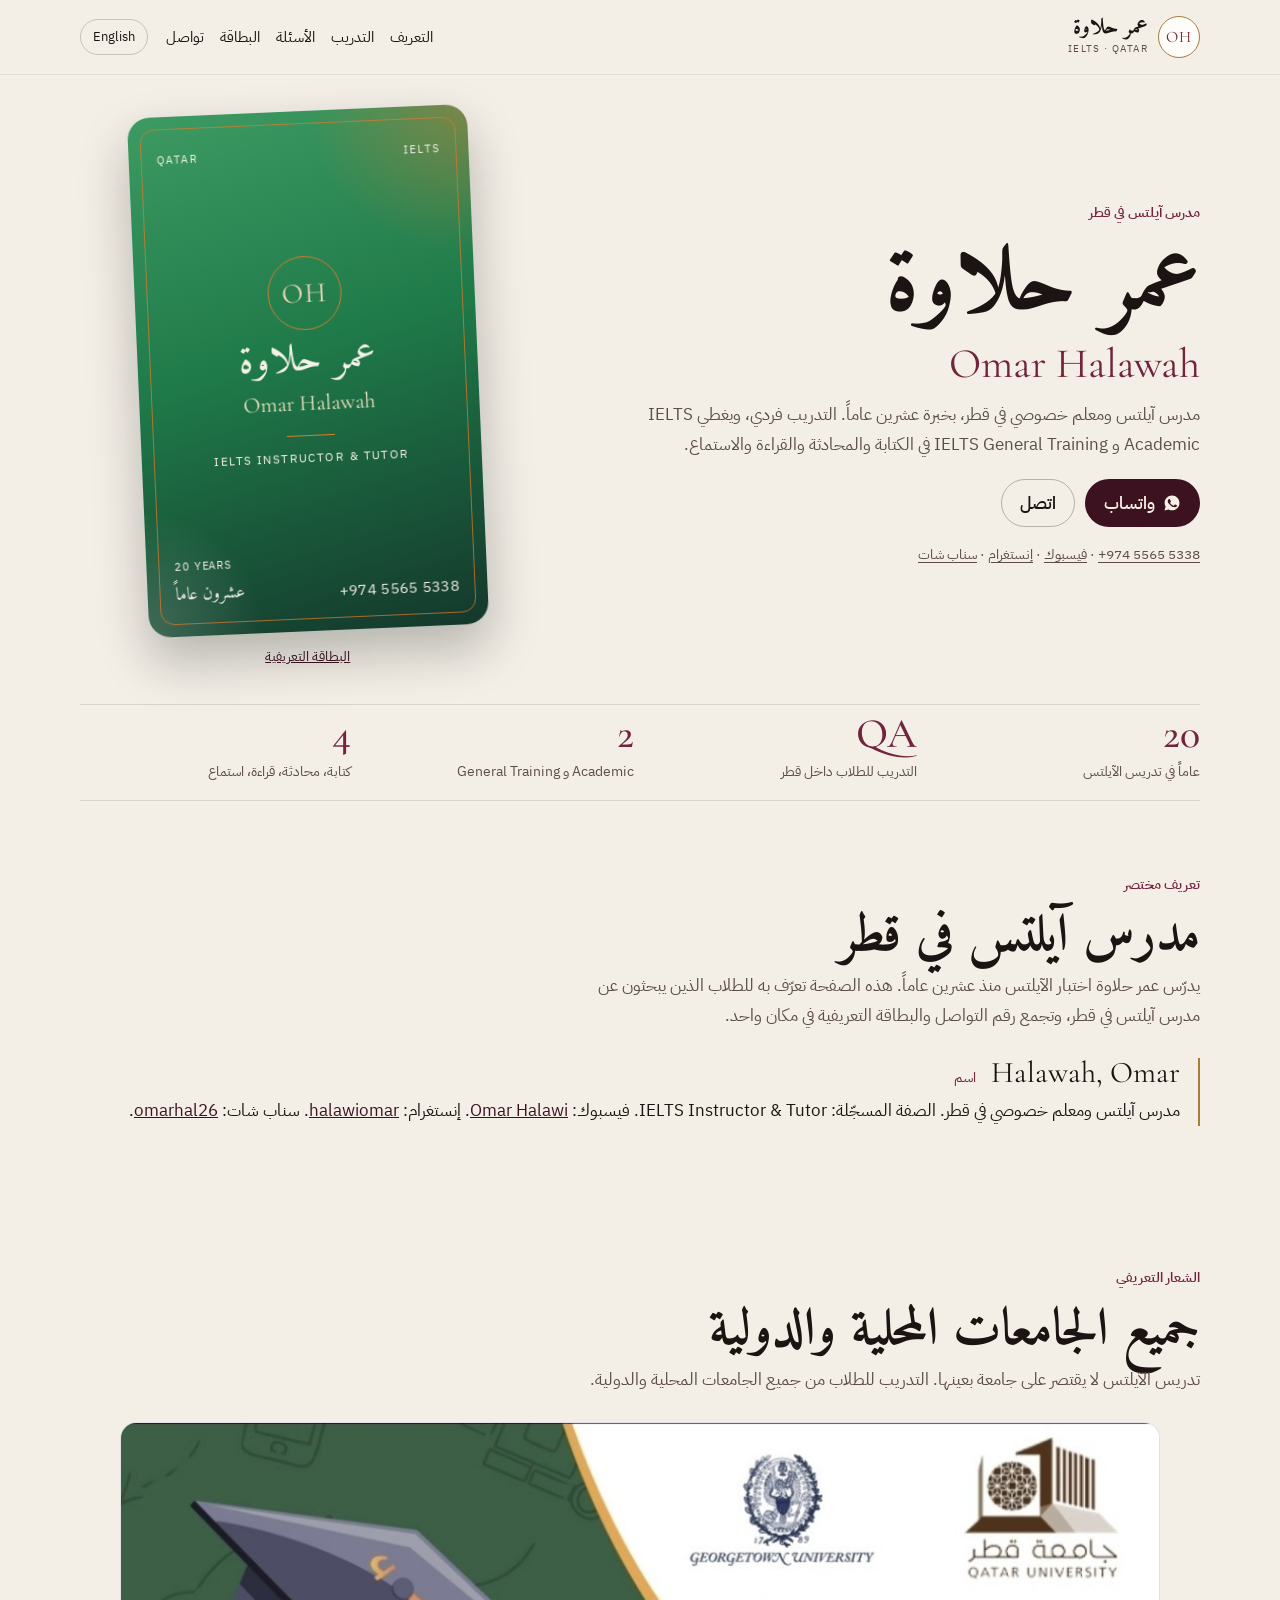
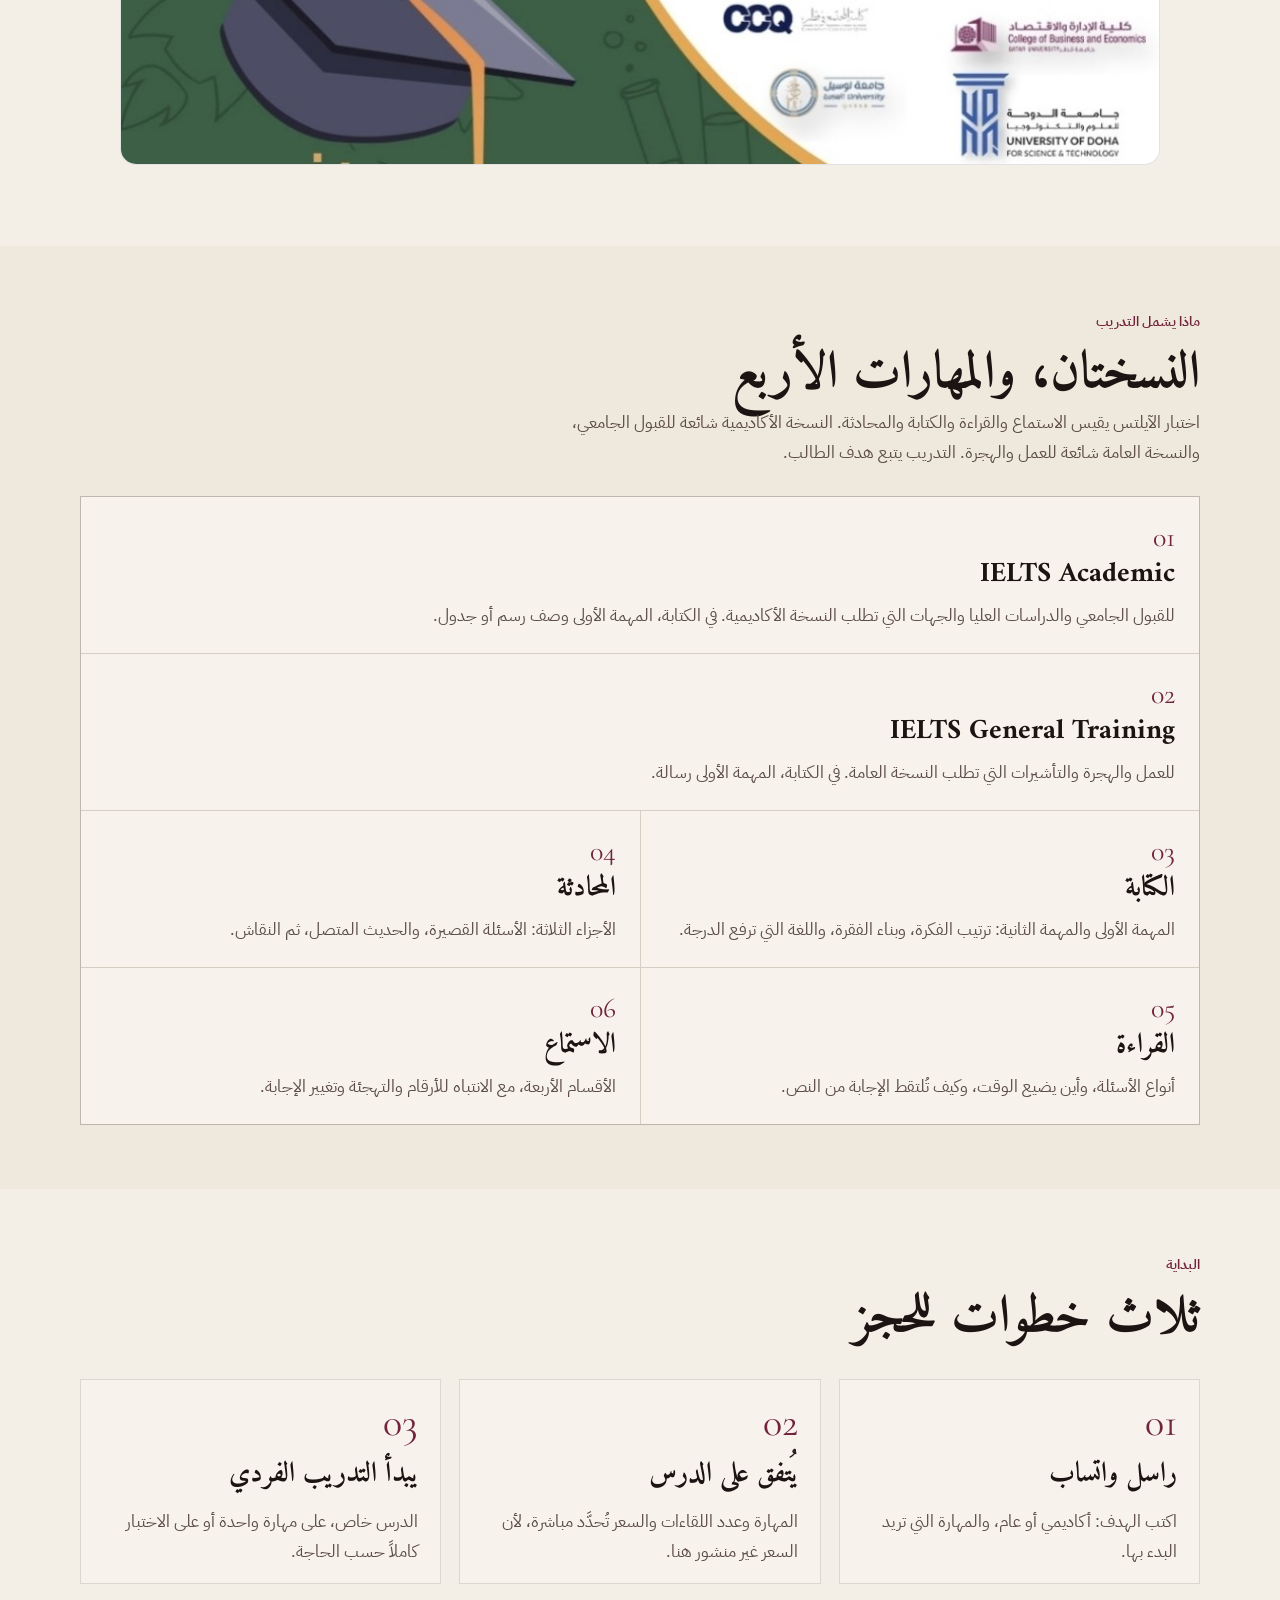
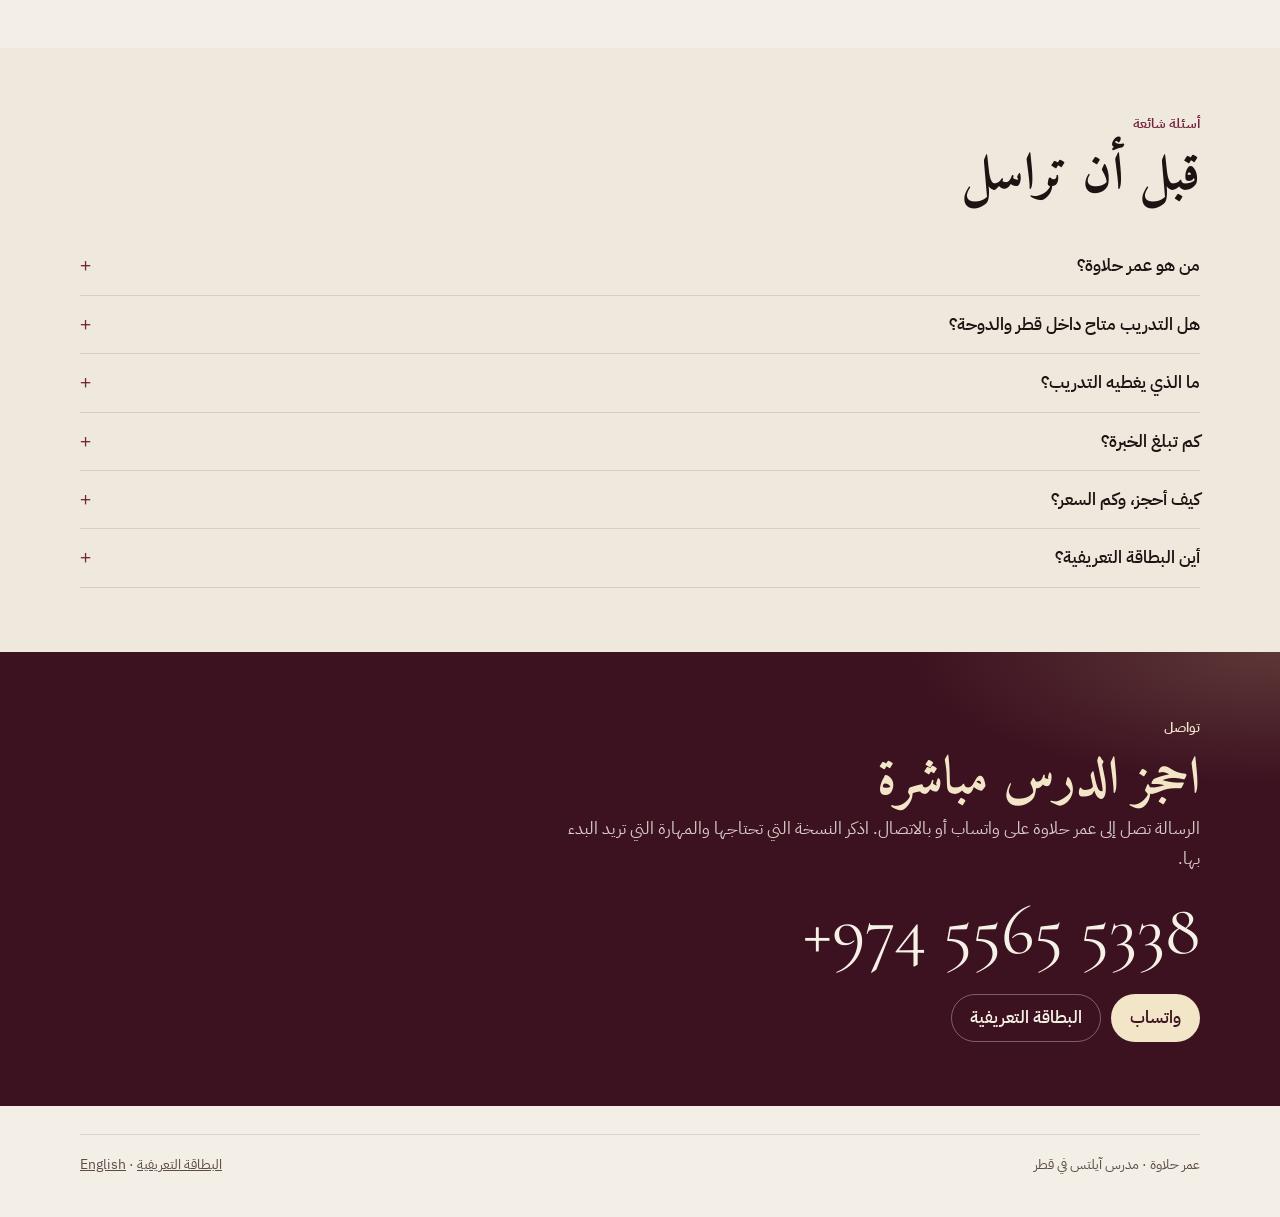
==== commit e3e484c6: "Update the card colors and point search files at the live site. Co-authored-by: Cursor <cursoragent@" ====
--- a/index.html
+++ b/index.html
@@ -10,15 +10,17 @@
   <meta name="geo.region" content="QA">
   <meta name="geo.placename" content="Qatar">
   <meta name="theme-color" content="#3c1220">
-  <link rel="alternate" hreflang="ar" href="index.html">
-  <link rel="alternate" hreflang="en" href="en/index.html">
-  <link rel="alternate" hreflang="x-default" href="index.html">
+  <link rel="canonical" href="https://omar-halawah-app.vercel.app/">
+  <link rel="alternate" hreflang="ar" href="https://omar-halawah-app.vercel.app/">
+  <link rel="alternate" hreflang="en" href="https://omar-halawah-app.vercel.app/en/">
+  <link rel="alternate" hreflang="x-default" href="https://omar-halawah-app.vercel.app/">
   <meta property="og:type" content="profile">
+  <meta property="og:url" content="https://omar-halawah-app.vercel.app/">
   <meta property="og:locale" content="ar_QA">
   <meta property="og:locale:alternate" content="en_US">
   <meta property="og:title" content="عمر حلاوة | مدرس آيلتس في قطر">
   <meta property="og:description" content="مدرس آيلتس بخبرة 20 عاماً في قطر. IELTS Academic و General Training. +974 5565 5338">
-  <meta property="og:image" content="assets/og.jpg">
+  <meta property="og:image" content="https://omar-halawah-app.vercel.app/assets/og.jpg">
   <meta property="og:image:width" content="1200">
   <meta property="og:image:height" content="630">
   <meta property="og:image:alt" content="عمر حلاوة، مدرس آيلتس في قطر">
@@ -27,7 +29,7 @@
   <meta name="twitter:card" content="summary_large_image">
   <meta name="twitter:title" content="عمر حلاوة | مدرس آيلتس في قطر">
   <meta name="twitter:description" content="IELTS Instructor & Tutor in Qatar. 20 years. +974 5565 5338">
-  <meta name="twitter:image" content="assets/og.jpg">
+  <meta name="twitter:image" content="https://omar-halawah-app.vercel.app/assets/og.jpg">
   <link rel="me" href="https://www.facebook.com/share/18NbtVVYpf/">
   <link rel="me" href="https://www.instagram.com/halawiomar/">
   <link rel="me" href="https://www.snapchat.com/add/omarhal26">
@@ -52,6 +54,7 @@
         "jobTitle": "IELTS Instructor and Tutor",
         "description": "Omar Halawah is an IELTS instructor and private tutor in Qatar with 20 years of experience.",
         "telephone": "+97455655338",
+        "url": "https://omar-halawah-app.vercel.app/",
         "sameAs": [
           "https://www.facebook.com/share/18NbtVVYpf/",
           "https://www.instagram.com/halawiomar/",
@@ -239,19 +242,12 @@
       <div class="wrap">
         <div class="section-head">
           <p class="kicker">الشعار التعريفي</p>
-          <h2 id="logo-title">الجامعات الظاهرة في الشعار</h2>
+          <h2 id="logo-title">جميع الجامعات المحلية والدولية</h2>
+          <p class="lede">تدريس الآيلتس لا يقتصر على جامعة بعينها. التدريب للطلاب من جميع الجامعات المحلية والدولية.</p>
         </div>
         <figure class="logo-frame">
-          <img src="assets/logo.png" width="1024" height="336" alt="شعار فيه قبعة تخرج وشعارات جامعة جورجتاون، جامعة قطر، CCQ، جامعة لوسيل، كلية الإدارة والاقتصاد، وجامعة الدوحة للعلوم والتكنولوجيا">
+          <img src="assets/logo.png" width="1024" height="336" alt="شعار تعريفي مع قبعة تخرج">
         </figure>
-        <ul class="unis">
-          <li>Georgetown University — جامعة جورجتاون</li>
-          <li>Qatar University — جامعة قطر</li>
-          <li>Community College of Qatar (CCQ) — كلية المجتمع في قطر</li>
-          <li>Lusail University — جامعة لوسيل</li>
-          <li>College of Business and Economics — كلية الإدارة والاقتصاد</li>
-          <li>University of Doha for Science &amp; Technology — جامعة الدوحة للعلوم والتكنولوجيا</li>
-        </ul>
       </div>
     </section>
 
--- a/css/styles.css
+++ b/css/styles.css
@@ -30,7 +30,7 @@
 }
 
 body.page-card {
-  background: #24140f;
+  background: #24302c;
   color: var(--cream);
 }
 
@@ -114,7 +114,7 @@
 }
 
 body.page-card .header {
-  background: rgba(36, 20, 15, 0.92);
+  background: rgba(36, 48, 44, 0.92);
   border-bottom-color: rgba(246, 241, 231, 0.08);
 }
 
@@ -692,7 +692,7 @@
   inset: 0;
   overflow: hidden;
   border-radius: 22px;
-  box-shadow: 0 24px 50px rgba(40, 10, 18, 0.28);
+  box-shadow: 0 24px 50px rgba(20, 32, 28, 0.28);
 }
 
 .scene .face {
@@ -702,8 +702,9 @@
 
 .face-front {
   background:
-    radial-gradient(90% 55% at 100% 0%, rgba(230, 205, 150, 0.2), transparent 55%),
-    linear-gradient(165deg, #8d3148 0%, #5a1a30 46%, #3c1220 100%);
+    radial-gradient(90% 55% at 100% 0%, rgba(224, 122, 47, 0.42), transparent 52%),
+    radial-gradient(70% 50% at 0% 100%, rgba(214, 214, 210, 0.22), transparent 48%),
+    linear-gradient(165deg, #3d9a62 0%, #1f7a49 46%, #14382c 100%);
   color: var(--cream);
   padding: 34px 28px 26px;
   display: flex;
@@ -713,7 +714,8 @@
 }
 
 .face-back {
-  background: #fbf7f1;
+  background:
+    linear-gradient(180deg, #f7f6f3 0%, #e7e5e1 100%);
   color: var(--ink);
   padding: 32px 26px 22px;
   display: flex;
@@ -730,11 +732,20 @@
 }
 
 .face-front::after {
-  border: 1px solid rgba(228, 208, 164, 0.45);
+  border: 1px solid rgba(224, 122, 47, 0.72);
 }
 
 .face-back::after {
-  border: 1px solid rgba(114, 36, 60, 0.22);
+  border: 1px solid rgba(31, 122, 73, 0.28);
+}
+
+.face-back .btn-solid {
+  background: #1f7a49;
+  color: #f7f6f3;
+}
+
+.face-back .row a {
+  color: #1a6840;
 }
 
 .card-top {
@@ -760,12 +771,12 @@
   height: 74px;
   margin: 8px auto 6px;
   border-radius: 50%;
-  border: 1px solid rgba(228, 208, 164, 0.85);
+  border: 1px solid rgba(224, 122, 47, 0.9);
   display: grid;
   place-items: center;
   font-family: "Cormorant Garamond", Georgia, serif;
   font-size: 28px;
-  color: #f3e6c8;
+  color: #f4d7bc;
   letter-spacing: 0.06em;
 }
 
@@ -798,7 +809,7 @@
 .gold-line {
   width: 48px;
   height: 1px;
-  background: #e4d0a4;
+  background: #e07a2f;
   margin: 12px auto;
 }
 
